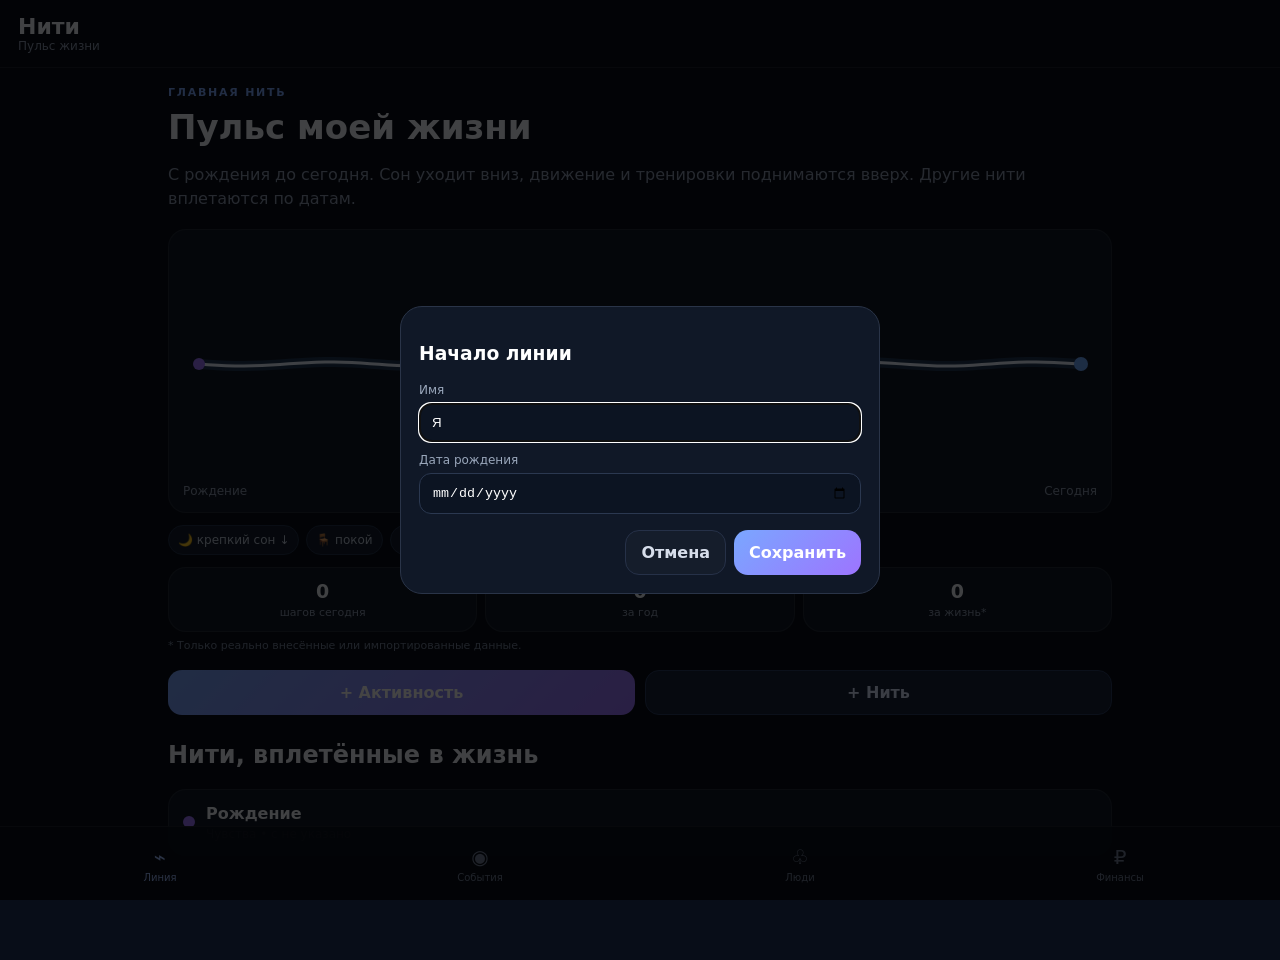
==== index.html @ 75ff79d9 "Add files via upload" ====
<!doctype html><html lang="ru"><head><meta charset="utf-8"><meta name="viewport" content="width=device-width,initial-scale=1,viewport-fit=cover"><meta name="theme-color" content="#0b1020"><title>Нити — Пульс жизни</title><link rel="manifest" href="manifest.webmanifest"><link rel="icon" href="icon.svg" type="image/svg+xml"><link rel="stylesheet" href="styles.css"></head><body><div id="app"><header class="topbar"><div><div class="brand">Нити</div><div class="subtitle">Пульс жизни</div></div><button id="installBtn" class="ghost" hidden>Установить</button></header><main><section id="home" class="screen active"><div class="hero"><div class="eyebrow">Главная нить</div><h1>Пульс моей жизни</h1><p>С рождения до сегодня. Сон уходит вниз, движение и тренировки поднимаются вверх. Другие нити вплетаются по датам.</p></div><div class="pulse-card"><canvas id="pulseCanvas"></canvas><div class="pulse-axis"><span id="birthLabel">Рождение</span><span>Сегодня</span></div></div><div class="legend"><span>🌙 крепкий сон ↓</span><span>🪑 покой</span><span>🚶 ходьба ↑</span><span>🏃 бег ↑↑</span><span>🏋️ тренировка ↑↑↑</span></div><div class="stats"><div class="stat"><b id="stepsToday">0</b><span>шагов сегодня</span></div><div class="stat"><b id="stepsYear">0</b><span>за год</span></div><div class="stat"><b id="stepsLife">0</b><span>за жизнь*</span></div></div><div class="hint">* Только реально внесённые или импортированные данные.</div><div class="actions"><button id="addActivityBtn" class="primary">+ Активность</button><button id="addThreadBtn" class="secondary">+ Нить</button></div><h2>Нити, вплетённые в жизнь</h2><div id="threadList" class="cards"></div></section><section id="events" class="screen"><div class="section-head"><h1>События</h1><button id="addEventBtn" class="primary small">+ Событие</button></div><div id="eventList" class="cards"></div></section><section id="people" class="screen"><div class="section-head"><h1>Люди</h1><button id="addPersonBtn" class="primary small">+ Человек</button></div><div id="peopleList" class="cards"></div></section><section id="finance" class="screen"><div class="section-head"><h1>Финансы</h1><button id="addMoneyBtn" class="primary small">+ Операция</button></div><div class="money-summary"><div class="stat"><b id="moneyBalance">0</b><span>баланс</span></div><div class="stat"><b id="moneyIncome">0</b><span>доходы</span></div><div class="stat"><b id="moneyExpense">0</b><span>расходы</span></div></div><div id="moneyList" class="cards"></div></section></main><nav class="bottom-nav"><button data-screen="home" class="active">⌁<span>Линия</span></button><button data-screen="events">◉<span>События</span></button><button data-screen="people">♧<span>Люди</span></button><button data-screen="finance">₽<span>Финансы</span></button></nav></div><dialog id="modal"><form method="dialog" id="modalForm"><h3 id="modalTitle"></h3><div id="modalFields"></div><div class="modal-actions"><button value="cancel" class="ghost">Отмена</button><button id="modalSave" value="default" class="primary">Сохранить</button></div></form></dialog><script src="app.js"></script></body></html>
---- styles.css ----
*{box-sizing:border-box}body{margin:0;background:#080d18;color:#f2f5fb;font-family:system-ui,-apple-system,Segoe UI,Roboto,sans-serif;padding-bottom:86px}.topbar{position:sticky;top:0;z-index:5;display:flex;justify-content:space-between;align-items:center;padding:14px 18px;background:#080d18e8;border-bottom:1px solid #ffffff12}.brand{font-size:22px;font-weight:800}.subtitle{font-size:12px;color:#8f9bb2}main{max-width:980px;margin:auto;padding:18px}.screen{display:none}.screen.active{display:block}.eyebrow{color:#7ea9ff;font-size:11px;font-weight:800;text-transform:uppercase;letter-spacing:.16em}.hero h1,.screen h1{font-size:34px;margin:8px 0}.hero p{color:#8f9bb2;line-height:1.5}.pulse-card,.card,.stat{background:#101827;border:1px solid #ffffff12;border-radius:18px}.pulse-card{padding:14px;margin-top:18px}#pulseCanvas{display:block;width:100%;height:240px}.pulse-axis{display:flex;justify-content:space-between;color:#8f9bb2;font-size:12px}.legend{display:flex;flex-wrap:wrap;gap:7px;margin:12px 0}.legend span{background:#121c2d;border:1px solid #22304a;padding:7px 9px;border-radius:999px;color:#bdc7d8;font-size:12px}.stats,.money-summary{display:grid;grid-template-columns:repeat(3,1fr);gap:8px}.stat{text-align:center;padding:12px}.stat b{display:block;font-size:19px}.stat span{display:block;color:#8f9bb2;font-size:11px;margin-top:4px}.hint{color:#748198;font-size:11px;margin-top:7px}.actions{display:grid;grid-template-columns:1fr 1fr;gap:10px;margin:18px 0 26px}button{font:inherit;border:0}.primary,.secondary,.ghost{border-radius:14px;padding:12px 15px;font-weight:700}.primary{background:linear-gradient(135deg,#7aa7ff,#9d74ff);color:white}.secondary{background:#152039;color:#dbe6ff;border:1px solid #2a3c60}.ghost{background:#151d2b;color:#d7deeb;border:1px solid #263148}.small{padding:9px 12px}.cards{display:grid;gap:10px}.card{padding:14px}.card-row{display:flex;align-items:center;gap:11px}.dot{width:12px;height:12px;border-radius:50%}.meta{color:#8f9bb2;font-size:12px;margin-top:4px}.empty{padding:24px;text-align:center;color:#8f9bb2;background:#101827;border-radius:18px}.section-head{display:flex;justify-content:space-between;align-items:center}.bottom-nav{position:fixed;left:0;right:0;bottom:0;height:74px;background:#090e19f2;border-top:1px solid #ffffff12;display:grid;grid-template-columns:repeat(4,1fr)}.bottom-nav button{background:none;color:#738099;display:flex;flex-direction:column;align-items:center;justify-content:center;gap:3px;font-size:20px}.bottom-nav button span{font-size:10px}.bottom-nav button.active{color:#9ebcff}dialog{width:min(92vw,480px);border:1px solid #2a3448;border-radius:22px;background:#101827;color:white;padding:18px}dialog::backdrop{background:#000b}.field{display:grid;gap:6px;margin:11px 0}.field label{font-size:12px;color:#9aa7bb}.field input,.field select,.field textarea{width:100%;background:#0c1422;border:1px solid #2b3850;border-radius:12px;color:white;padding:11px 12px}.modal-actions{display:flex;justify-content:flex-end;gap:8px;margin-top:16px}
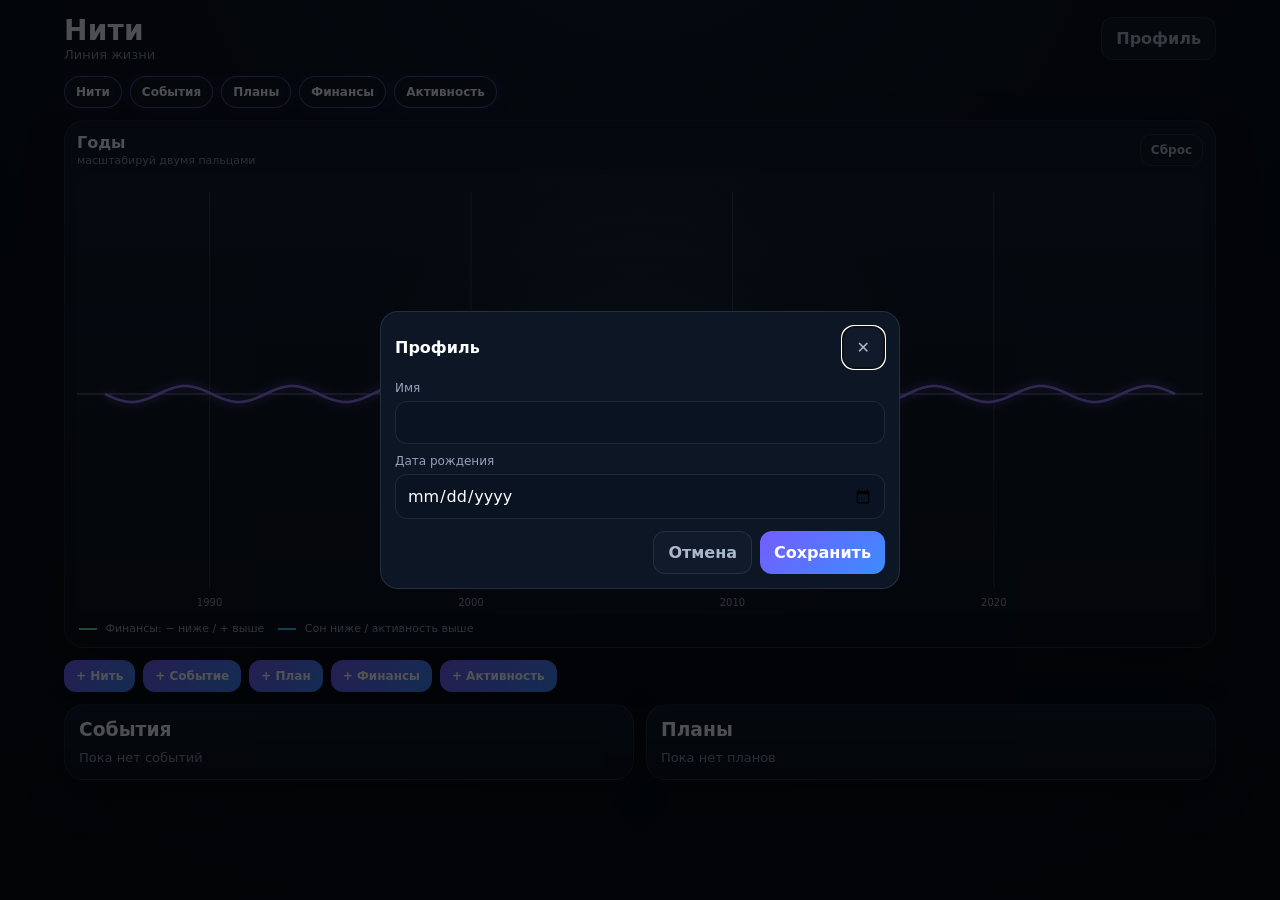
==== commit c8c5f18d: "Add files via upload" ====
--- a/index.html
+++ b/index.html
@@ -1 +1,82 @@
-<!doctype html><html lang="ru"><head><meta charset="utf-8"><meta name="viewport" content="width=device-width,initial-scale=1,viewport-fit=cover"><meta name="theme-color" content="#0b1020"><title>Нити — Пульс жизни</title><link rel="manifest" href="manifest.webmanifest"><link rel="icon" href="icon.svg" type="image/svg+xml"><link rel="stylesheet" href="styles.css"></head><body><div id="app"><header class="topbar"><div><div class="brand">Нити</div><div class="subtitle">Пульс жизни</div></div><button id="installBtn" class="ghost" hidden>Установить</button></header><main><section id="home" class="screen active"><div class="hero"><div class="eyebrow">Главная нить</div><h1>Пульс моей жизни</h1><p>С рождения до сегодня. Сон уходит вниз, движение и тренировки поднимаются вверх. Другие нити вплетаются по датам.</p></div><div class="pulse-card"><canvas id="pulseCanvas"></canvas><div class="pulse-axis"><span id="birthLabel">Рождение</span><span>Сегодня</span></div></div><div class="legend"><span>🌙 крепкий сон ↓</span><span>🪑 покой</span><span>🚶 ходьба ↑</span><span>🏃 бег ↑↑</span><span>🏋️ тренировка ↑↑↑</span></div><div class="stats"><div class="stat"><b id="stepsToday">0</b><span>шагов сегодня</span></div><div class="stat"><b id="stepsYear">0</b><span>за год</span></div><div class="stat"><b id="stepsLife">0</b><span>за жизнь*</span></div></div><div class="hint">* Только реально внесённые или импортированные данные.</div><div class="actions"><button id="addActivityBtn" class="primary">+ Активность</button><button id="addThreadBtn" class="secondary">+ Нить</button></div><h2>Нити, вплетённые в жизнь</h2><div id="threadList" class="cards"></div></section><section id="events" class="screen"><div class="section-head"><h1>События</h1><button id="addEventBtn" class="primary small">+ Событие</button></div><div id="eventList" class="cards"></div></section><section id="people" class="screen"><div class="section-head"><h1>Люди</h1><button id="addPersonBtn" class="primary small">+ Человек</button></div><div id="peopleList" class="cards"></div></section><section id="finance" class="screen"><div class="section-head"><h1>Финансы</h1><button id="addMoneyBtn" class="primary small">+ Операция</button></div><div class="money-summary"><div class="stat"><b id="moneyBalance">0</b><span>баланс</span></div><div class="stat"><b id="moneyIncome">0</b><span>доходы</span></div><div class="stat"><b id="moneyExpense">0</b><span>расходы</span></div></div><div id="moneyList" class="cards"></div></section></main><nav class="bottom-nav"><button data-screen="home" class="active">⌁<span>Линия</span></button><button data-screen="events">◉<span>События</span></button><button data-screen="people">♧<span>Люди</span></button><button data-screen="finance">₽<span>Финансы</span></button></nav></div><dialog id="modal"><form method="dialog" id="modalForm"><h3 id="modalTitle"></h3><div id="modalFields"></div><div class="modal-actions"><button value="cancel" class="ghost">Отмена</button><button id="modalSave" value="default" class="primary">Сохранить</button></div></form></dialog><script src="app.js"></script></body></html>+<!doctype html>
+<html lang="ru">
+<head>
+  <meta charset="utf-8" />
+  <meta name="viewport" content="width=device-width,initial-scale=1,viewport-fit=cover,user-scalable=no" />
+  <meta name="theme-color" content="#08101c" />
+  <title>Нити</title>
+  <link rel="stylesheet" href="styles.css" />
+</head>
+<body>
+  <main class="app">
+    <header class="topbar">
+      <div>
+        <div class="brand">Нити</div>
+        <div class="subtitle">Линия жизни</div>
+      </div>
+      <button id="profileBtn" class="ghost">Профиль</button>
+    </header>
+
+    <section class="filters" id="filters">
+      <button class="chip active" data-layer="threads">Нити</button>
+      <button class="chip active" data-layer="events">События</button>
+      <button class="chip active" data-layer="plans">Планы</button>
+      <button class="chip active" data-layer="finance">Финансы</button>
+      <button class="chip active" data-layer="activity">Активность</button>
+    </section>
+
+    <section class="timeline-card">
+      <div class="timeline-head">
+        <div>
+          <b id="scaleTitle">Вся жизнь</b>
+          <span id="scaleHint">масштабируй двумя пальцами</span>
+        </div>
+        <button id="resetView" class="ghost small">Сброс</button>
+      </div>
+      <div class="canvas-wrap" id="canvasWrap">
+        <canvas id="lifeCanvas"></canvas>
+        <div id="watermark" class="watermark"></div>
+      </div>
+      <div class="legend">
+        <span><i class="line finance"></i> Финансы: − ниже / + выше</span>
+        <span><i class="line activity"></i> Сон ниже / активность выше</span>
+      </div>
+    </section>
+
+    <section class="actions">
+      <button data-add="thread">+ Нить</button>
+      <button data-add="event">+ Событие</button>
+      <button data-add="plan">+ План</button>
+      <button data-add="finance">+ Финансы</button>
+      <button data-add="activity">+ Активность</button>
+    </section>
+
+    <section class="panel-grid">
+      <div class="panel">
+        <h3>События</h3>
+        <div id="eventsList" class="list empty">Пока нет событий</div>
+      </div>
+      <div class="panel">
+        <h3>Планы</h3>
+        <div id="plansList" class="list empty">Пока нет планов</div>
+      </div>
+    </section>
+  </main>
+
+  <dialog id="modal">
+    <form method="dialog" id="modalForm">
+      <div class="modal-head">
+        <b id="modalTitle">Добавить</b>
+        <button value="cancel" class="ghost">✕</button>
+      </div>
+      <div id="modalFields"></div>
+      <menu>
+        <button value="cancel" class="ghost">Отмена</button>
+        <button value="default" id="saveModal">Сохранить</button>
+      </menu>
+    </form>
+  </dialog>
+
+  <script src="app.js"></script>
+</body>
+</html>
--- a/styles.css
+++ b/styles.css
@@ -1 +1,55 @@
-*{box-sizing:border-box}body{margin:0;background:#080d18;color:#f2f5fb;font-family:system-ui,-apple-system,Segoe UI,Roboto,sans-serif;padding-bottom:86px}.topbar{position:sticky;top:0;z-index:5;display:flex;justify-content:space-between;align-items:center;padding:14px 18px;background:#080d18e8;border-bottom:1px solid #ffffff12}.brand{font-size:22px;font-weight:800}.subtitle{font-size:12px;color:#8f9bb2}main{max-width:980px;margin:auto;padding:18px}.screen{display:none}.screen.active{display:block}.eyebrow{color:#7ea9ff;font-size:11px;font-weight:800;text-transform:uppercase;letter-spacing:.16em}.hero h1,.screen h1{font-size:34px;margin:8px 0}.hero p{color:#8f9bb2;line-height:1.5}.pulse-card,.card,.stat{background:#101827;border:1px solid #ffffff12;border-radius:18px}.pulse-card{padding:14px;margin-top:18px}#pulseCanvas{display:block;width:100%;height:240px}.pulse-axis{display:flex;justify-content:space-between;color:#8f9bb2;font-size:12px}.legend{display:flex;flex-wrap:wrap;gap:7px;margin:12px 0}.legend span{background:#121c2d;border:1px solid #22304a;padding:7px 9px;border-radius:999px;color:#bdc7d8;font-size:12px}.stats,.money-summary{display:grid;grid-template-columns:repeat(3,1fr);gap:8px}.stat{text-align:center;padding:12px}.stat b{display:block;font-size:19px}.stat span{display:block;color:#8f9bb2;font-size:11px;margin-top:4px}.hint{color:#748198;font-size:11px;margin-top:7px}.actions{display:grid;grid-template-columns:1fr 1fr;gap:10px;margin:18px 0 26px}button{font:inherit;border:0}.primary,.secondary,.ghost{border-radius:14px;padding:12px 15px;font-weight:700}.primary{background:linear-gradient(135deg,#7aa7ff,#9d74ff);color:white}.secondary{background:#152039;color:#dbe6ff;border:1px solid #2a3c60}.ghost{background:#151d2b;color:#d7deeb;border:1px solid #263148}.small{padding:9px 12px}.cards{display:grid;gap:10px}.card{padding:14px}.card-row{display:flex;align-items:center;gap:11px}.dot{width:12px;height:12px;border-radius:50%}.meta{color:#8f9bb2;font-size:12px;margin-top:4px}.empty{padding:24px;text-align:center;color:#8f9bb2;background:#101827;border-radius:18px}.section-head{display:flex;justify-content:space-between;align-items:center}.bottom-nav{position:fixed;left:0;right:0;bottom:0;height:74px;background:#090e19f2;border-top:1px solid #ffffff12;display:grid;grid-template-columns:repeat(4,1fr)}.bottom-nav button{background:none;color:#738099;display:flex;flex-direction:column;align-items:center;justify-content:center;gap:3px;font-size:20px}.bottom-nav button span{font-size:10px}.bottom-nav button.active{color:#9ebcff}dialog{width:min(92vw,480px);border:1px solid #2a3448;border-radius:22px;background:#101827;color:white;padding:18px}dialog::backdrop{background:#000b}.field{display:grid;gap:6px;margin:11px 0}.field label{font-size:12px;color:#9aa7bb}.field input,.field select,.field textarea{width:100%;background:#0c1422;border:1px solid #2b3850;border-radius:12px;color:white;padding:11px 12px}.modal-actions{display:flex;justify-content:flex-end;gap:8px;margin-top:16px}+*{box-sizing:border-box}
+:root{
+  --bg:#07101b;--card:#0d1726;--card2:#111d30;--text:#eef4ff;--muted:#8090aa;
+  --accent:#8b72ff;--cyan:#38c7ff;--green:#61e3a6;--red:#ff6d7d;--grid:rgba(180,205,255,.11)
+}
+html,body{margin:0;background:radial-gradient(circle at 50% -20%,#14223b 0,#08111e 38%,#050b13 100%);color:var(--text);font-family:system-ui,-apple-system,Segoe UI,sans-serif}
+body{min-height:100vh}
+button,input,select,textarea{font:inherit}
+button{border:0;border-radius:12px;padding:11px 14px;background:linear-gradient(135deg,#745dff,#3c8cff);color:#fff;font-weight:750}
+button:active{transform:scale(.98)}
+.app{max-width:1180px;margin:auto;padding:14px 14px 40px}
+.topbar{display:flex;justify-content:space-between;align-items:center;margin-bottom:12px}
+.brand{font-size:28px;font-weight:900;letter-spacing:.2px}
+.subtitle{color:var(--muted);font-size:13px}
+.ghost{background:#101a2a;border:1px solid rgba(255,255,255,.09);color:#aab8cc}
+.small{padding:8px 10px;font-size:12px}
+.filters{display:flex;gap:8px;overflow:auto;padding:2px 0 12px;scrollbar-width:none}
+.filters::-webkit-scrollbar{display:none}
+.chip{flex:0 0 auto;background:#0b1524;border:1px solid rgba(255,255,255,.07);color:#72829c;padding:8px 11px;border-radius:999px;font-size:12px}
+.chip.active{color:#eef4ff;border-color:rgba(139,114,255,.55);box-shadow:0 0 18px rgba(139,114,255,.13)}
+.timeline-card,.panel{background:linear-gradient(180deg,rgba(17,29,48,.96),rgba(8,16,28,.96));border:1px solid rgba(255,255,255,.07);border-radius:20px;box-shadow:0 16px 40px rgba(0,0,0,.25)}
+.timeline-card{padding:12px}
+.timeline-head{display:flex;justify-content:space-between;align-items:center;margin-bottom:7px}
+.timeline-head b{display:block}
+.timeline-head span{display:block;color:var(--muted);font-size:11px;margin-top:2px}
+.canvas-wrap{height:440px;position:relative;overflow:hidden;border-radius:16px;background:
+ linear-gradient(rgba(255,255,255,.015),rgba(255,255,255,.015)),
+ radial-gradient(circle at 50% 50%,rgba(73,104,190,.13),transparent 48%);
+ touch-action:none}
+canvas{width:100%;height:100%;display:block}
+.watermark{position:absolute;inset:0;display:grid;place-items:center;pointer-events:none;font-size:72px;font-weight:900;color:rgba(180,205,255,.04)}
+.legend{display:flex;flex-wrap:wrap;gap:14px;color:#8ea0ba;font-size:11px;padding:8px 2px 0}
+.line{display:inline-block;width:18px;height:2px;vertical-align:middle;margin-right:5px}
+.line.finance{background:var(--green)}
+.line.activity{background:var(--cyan)}
+.actions{display:flex;gap:8px;overflow:auto;padding:12px 0;scrollbar-width:none}
+.actions::-webkit-scrollbar{display:none}
+.actions button{flex:0 0 auto;font-size:12px;padding:9px 12px}
+.panel-grid{display:grid;grid-template-columns:1fr 1fr;gap:12px}
+.panel{padding:14px}
+.panel h3{margin:0 0 10px}
+.list{display:grid;gap:8px}
+.empty{color:var(--muted);font-size:13px}
+.item{padding:10px;border:1px solid rgba(255,255,255,.06);border-radius:12px;background:#0a1422}
+.item .meta{font-size:11px;color:var(--muted);margin-top:4px}
+dialog{width:min(92vw,520px);border:1px solid rgba(255,255,255,.1);border-radius:18px;background:#0c1625;color:#fff;padding:0}
+dialog::backdrop{background:rgba(0,0,0,.68)}
+#modalForm{padding:14px}
+.modal-head{display:flex;justify-content:space-between;align-items:center;margin-bottom:12px}
+#modalFields{display:grid;gap:10px}
+.field{display:grid;gap:6px}
+.field label{font-size:12px;color:#93a2ba}
+.field input,.field select,.field textarea{width:100%;background:#091321;border:1px solid rgba(255,255,255,.09);color:#fff;border-radius:12px;padding:11px}
+menu{display:flex;justify-content:flex-end;gap:8px;padding:12px 0 0;margin:0}
+@media(max-width:760px){.canvas-wrap{height:58vh;min-height:390px}.panel-grid{grid-template-columns:1fr}.brand{font-size:24px}}
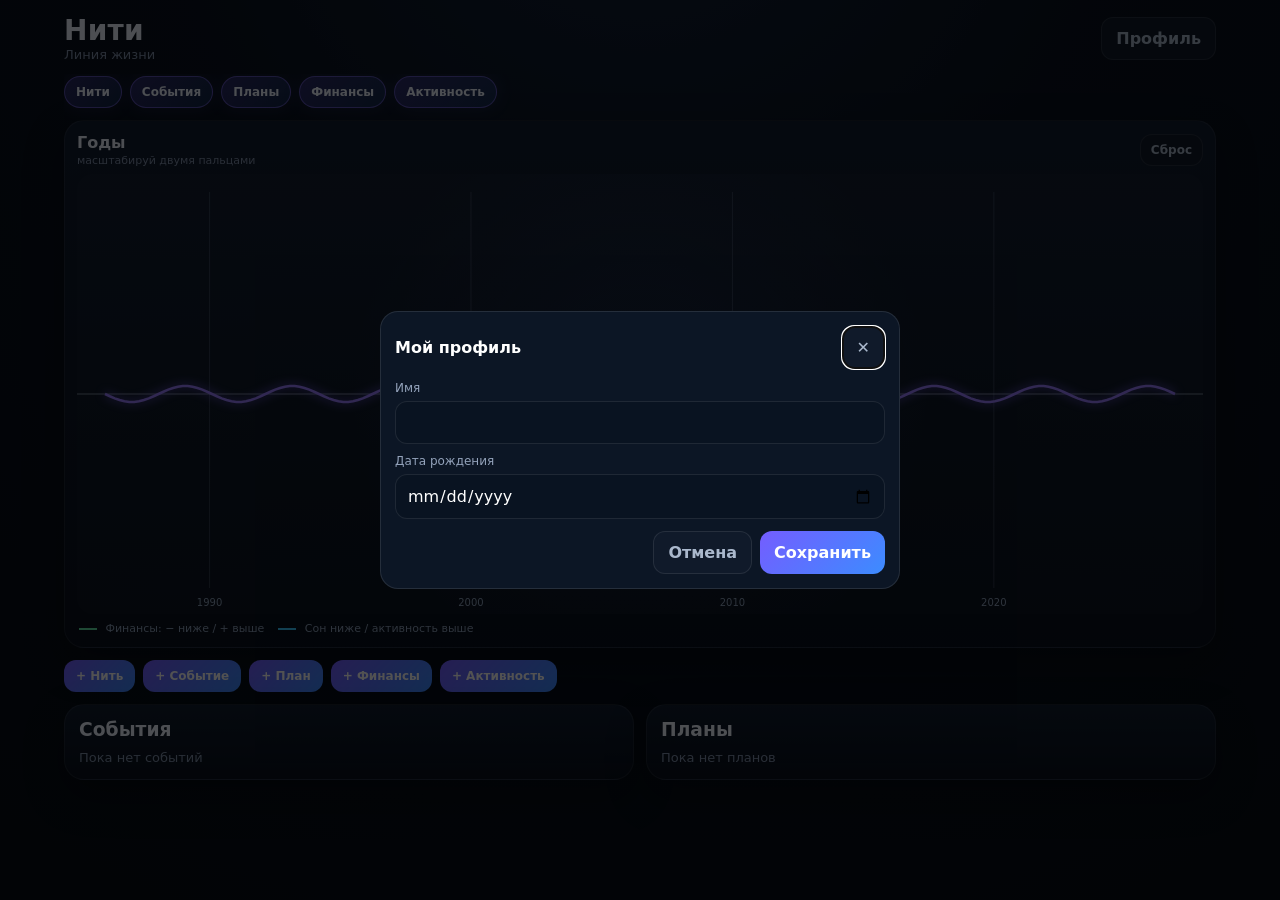
==== commit e9f8ce7e: "Add files via upload" ====
--- a/index.html
+++ b/index.html
@@ -4,6 +4,8 @@
   <meta charset="utf-8" />
   <meta name="viewport" content="width=device-width,initial-scale=1,viewport-fit=cover,user-scalable=no" />
   <meta name="theme-color" content="#08101c" />
+  <meta name="description" content="Нити — живая линия всей жизни" />
+  <link rel="manifest" href="manifest.webmanifest" />
   <title>Нити</title>
   <link rel="stylesheet" href="styles.css" />
 </head>
@@ -80,3 +82,4 @@
   <script src="app.js"></script>
 </body>
 </html>
+
--- a/styles.css
+++ b/styles.css
@@ -53,3 +53,21 @@
 .field input,.field select,.field textarea{width:100%;background:#091321;border:1px solid rgba(255,255,255,.09);color:#fff;border-radius:12px;padding:11px}
 menu{display:flex;justify-content:flex-end;gap:8px;padding:12px 0 0;margin:0}
 @media(max-width:760px){.canvas-wrap{height:58vh;min-height:390px}.panel-grid{grid-template-columns:1fr}.brand{font-size:24px}}
+
+.actions button,.chip,#saveModal{
+  background:linear-gradient(135deg,#745dff,#3c8cff)!important;
+  color:#fff!important;
+  border:0!important;
+}
+.chip{
+  background:#0b1524!important;
+  border:1px solid rgba(255,255,255,.07)!important;
+  color:#72829c!important;
+}
+.chip.active{
+  color:#eef4ff!important;
+  border-color:rgba(139,114,255,.55)!important;
+  background:linear-gradient(135deg,rgba(116,93,255,.32),rgba(60,140,255,.18))!important;
+}
+.canvas-wrap{min-height:420px}
+
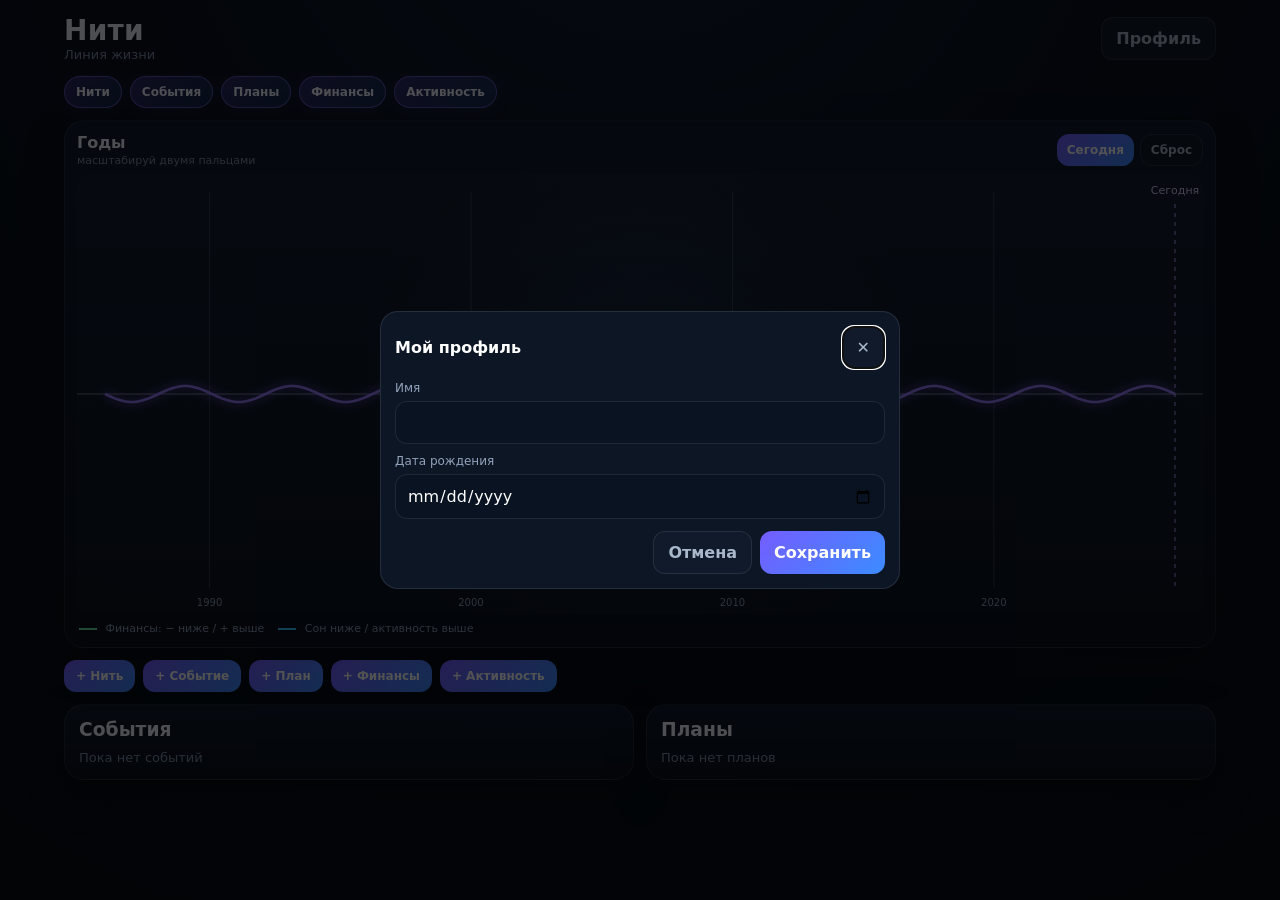
==== commit 524f30f5: "Add Today timeline navigation and refresh PWA cache" ====
--- a/index.html
+++ b/index.html
@@ -1,85 +1,88 @@
-<!doctype html>
-<html lang="ru">
-<head>
-  <meta charset="utf-8" />
-  <meta name="viewport" content="width=device-width,initial-scale=1,viewport-fit=cover,user-scalable=no" />
-  <meta name="theme-color" content="#08101c" />
-  <meta name="description" content="Нити — живая линия всей жизни" />
-  <link rel="manifest" href="manifest.webmanifest" />
-  <title>Нити</title>
-  <link rel="stylesheet" href="styles.css" />
-</head>
-<body>
-  <main class="app">
-    <header class="topbar">
-      <div>
-        <div class="brand">Нити</div>
-        <div class="subtitle">Линия жизни</div>
-      </div>
-      <button id="profileBtn" class="ghost">Профиль</button>
-    </header>
-
-    <section class="filters" id="filters">
-      <button class="chip active" data-layer="threads">Нити</button>
-      <button class="chip active" data-layer="events">События</button>
-      <button class="chip active" data-layer="plans">Планы</button>
-      <button class="chip active" data-layer="finance">Финансы</button>
-      <button class="chip active" data-layer="activity">Активность</button>
-    </section>
-
-    <section class="timeline-card">
-      <div class="timeline-head">
-        <div>
-          <b id="scaleTitle">Вся жизнь</b>
-          <span id="scaleHint">масштабируй двумя пальцами</span>
+<!doctype html>
+<html lang="ru">
+<head>
+  <meta charset="utf-8" />
+  <meta name="viewport" content="width=device-width,initial-scale=1,viewport-fit=cover,user-scalable=no" />
+  <meta name="theme-color" content="#08101c" />
+  <meta name="description" content="Нити — живая линия всей жизни" />
+  <link rel="manifest" href="manifest.webmanifest" />
+  <title>Нити</title>
+  <link rel="stylesheet" href="styles.css" />
+</head>
+<body>
+  <main class="app">
+    <header class="topbar">
+      <div>
+        <div class="brand">Нити</div>
+        <div class="subtitle">Линия жизни</div>
+      </div>
+      <button id="profileBtn" class="ghost">Профиль</button>
+    </header>
+
+    <section class="filters" id="filters">
+      <button class="chip active" data-layer="threads">Нити</button>
+      <button class="chip active" data-layer="events">События</button>
+      <button class="chip active" data-layer="plans">Планы</button>
+      <button class="chip active" data-layer="finance">Финансы</button>
+      <button class="chip active" data-layer="activity">Активность</button>
+    </section>
+
+    <section class="timeline-card">
+      <div class="timeline-head">
+        <div>
+          <b id="scaleTitle">Вся жизнь</b>
+          <span id="scaleHint">масштабируй двумя пальцами</span>
+        </div>
+        <div class="timeline-controls">
+          <button id="todayView" class="small" title="Перейти к текущему моменту, сохранив масштаб">Сегодня</button>
+          <button id="resetView" class="ghost small">Сброс</button>
         </div>
-        <button id="resetView" class="ghost small">Сброс</button>
-      </div>
-      <div class="canvas-wrap" id="canvasWrap">
-        <canvas id="lifeCanvas"></canvas>
-        <div id="watermark" class="watermark"></div>
-      </div>
-      <div class="legend">
-        <span><i class="line finance"></i> Финансы: − ниже / + выше</span>
-        <span><i class="line activity"></i> Сон ниже / активность выше</span>
-      </div>
-    </section>
-
-    <section class="actions">
-      <button data-add="thread">+ Нить</button>
-      <button data-add="event">+ Событие</button>
-      <button data-add="plan">+ План</button>
-      <button data-add="finance">+ Финансы</button>
-      <button data-add="activity">+ Активность</button>
-    </section>
-
-    <section class="panel-grid">
-      <div class="panel">
-        <h3>События</h3>
-        <div id="eventsList" class="list empty">Пока нет событий</div>
-      </div>
-      <div class="panel">
-        <h3>Планы</h3>
-        <div id="plansList" class="list empty">Пока нет планов</div>
-      </div>
-    </section>
-  </main>
-
-  <dialog id="modal">
-    <form method="dialog" id="modalForm">
-      <div class="modal-head">
-        <b id="modalTitle">Добавить</b>
-        <button value="cancel" class="ghost">✕</button>
-      </div>
-      <div id="modalFields"></div>
-      <menu>
-        <button value="cancel" class="ghost">Отмена</button>
-        <button value="default" id="saveModal">Сохранить</button>
-      </menu>
-    </form>
-  </dialog>
-
-  <script src="app.js"></script>
-</body>
-</html>
-
+      </div>
+      <div class="canvas-wrap" id="canvasWrap">
+        <canvas id="lifeCanvas"></canvas>
+        <div id="watermark" class="watermark"></div>
+      </div>
+      <div class="legend">
+        <span><i class="line finance"></i> Финансы: − ниже / + выше</span>
+        <span><i class="line activity"></i> Сон ниже / активность выше</span>
+      </div>
+    </section>
+
+    <section class="actions">
+      <button data-add="thread">+ Нить</button>
+      <button data-add="event">+ Событие</button>
+      <button data-add="plan">+ План</button>
+      <button data-add="finance">+ Финансы</button>
+      <button data-add="activity">+ Активность</button>
+    </section>
+
+    <section class="panel-grid">
+      <div class="panel">
+        <h3>События</h3>
+        <div id="eventsList" class="list empty">Пока нет событий</div>
+      </div>
+      <div class="panel">
+        <h3>Планы</h3>
+        <div id="plansList" class="list empty">Пока нет планов</div>
+      </div>
+    </section>
+  </main>
+
+  <dialog id="modal">
+    <form method="dialog" id="modalForm">
+      <div class="modal-head">
+        <b id="modalTitle">Добавить</b>
+        <button value="cancel" class="ghost">✕</button>
+      </div>
+      <div id="modalFields"></div>
+      <menu>
+        <button value="cancel" class="ghost">Отмена</button>
+        <button value="default" id="saveModal">Сохранить</button>
+      </menu>
+    </form>
+  </dialog>
+
+  <script src="app.js"></script>
+</body>
+</html>
+
--- a/styles.css
+++ b/styles.css
@@ -1,73 +1,74 @@
-*{box-sizing:border-box}
-:root{
-  --bg:#07101b;--card:#0d1726;--card2:#111d30;--text:#eef4ff;--muted:#8090aa;
-  --accent:#8b72ff;--cyan:#38c7ff;--green:#61e3a6;--red:#ff6d7d;--grid:rgba(180,205,255,.11)
-}
-html,body{margin:0;background:radial-gradient(circle at 50% -20%,#14223b 0,#08111e 38%,#050b13 100%);color:var(--text);font-family:system-ui,-apple-system,Segoe UI,sans-serif}
-body{min-height:100vh}
-button,input,select,textarea{font:inherit}
-button{border:0;border-radius:12px;padding:11px 14px;background:linear-gradient(135deg,#745dff,#3c8cff);color:#fff;font-weight:750}
-button:active{transform:scale(.98)}
-.app{max-width:1180px;margin:auto;padding:14px 14px 40px}
-.topbar{display:flex;justify-content:space-between;align-items:center;margin-bottom:12px}
-.brand{font-size:28px;font-weight:900;letter-spacing:.2px}
-.subtitle{color:var(--muted);font-size:13px}
-.ghost{background:#101a2a;border:1px solid rgba(255,255,255,.09);color:#aab8cc}
-.small{padding:8px 10px;font-size:12px}
-.filters{display:flex;gap:8px;overflow:auto;padding:2px 0 12px;scrollbar-width:none}
-.filters::-webkit-scrollbar{display:none}
-.chip{flex:0 0 auto;background:#0b1524;border:1px solid rgba(255,255,255,.07);color:#72829c;padding:8px 11px;border-radius:999px;font-size:12px}
-.chip.active{color:#eef4ff;border-color:rgba(139,114,255,.55);box-shadow:0 0 18px rgba(139,114,255,.13)}
-.timeline-card,.panel{background:linear-gradient(180deg,rgba(17,29,48,.96),rgba(8,16,28,.96));border:1px solid rgba(255,255,255,.07);border-radius:20px;box-shadow:0 16px 40px rgba(0,0,0,.25)}
-.timeline-card{padding:12px}
-.timeline-head{display:flex;justify-content:space-between;align-items:center;margin-bottom:7px}
-.timeline-head b{display:block}
-.timeline-head span{display:block;color:var(--muted);font-size:11px;margin-top:2px}
-.canvas-wrap{height:440px;position:relative;overflow:hidden;border-radius:16px;background:
- linear-gradient(rgba(255,255,255,.015),rgba(255,255,255,.015)),
- radial-gradient(circle at 50% 50%,rgba(73,104,190,.13),transparent 48%);
- touch-action:none}
-canvas{width:100%;height:100%;display:block}
-.watermark{position:absolute;inset:0;display:grid;place-items:center;pointer-events:none;font-size:72px;font-weight:900;color:rgba(180,205,255,.04)}
-.legend{display:flex;flex-wrap:wrap;gap:14px;color:#8ea0ba;font-size:11px;padding:8px 2px 0}
-.line{display:inline-block;width:18px;height:2px;vertical-align:middle;margin-right:5px}
-.line.finance{background:var(--green)}
-.line.activity{background:var(--cyan)}
-.actions{display:flex;gap:8px;overflow:auto;padding:12px 0;scrollbar-width:none}
-.actions::-webkit-scrollbar{display:none}
-.actions button{flex:0 0 auto;font-size:12px;padding:9px 12px}
-.panel-grid{display:grid;grid-template-columns:1fr 1fr;gap:12px}
-.panel{padding:14px}
-.panel h3{margin:0 0 10px}
-.list{display:grid;gap:8px}
-.empty{color:var(--muted);font-size:13px}
-.item{padding:10px;border:1px solid rgba(255,255,255,.06);border-radius:12px;background:#0a1422}
-.item .meta{font-size:11px;color:var(--muted);margin-top:4px}
-dialog{width:min(92vw,520px);border:1px solid rgba(255,255,255,.1);border-radius:18px;background:#0c1625;color:#fff;padding:0}
-dialog::backdrop{background:rgba(0,0,0,.68)}
-#modalForm{padding:14px}
-.modal-head{display:flex;justify-content:space-between;align-items:center;margin-bottom:12px}
-#modalFields{display:grid;gap:10px}
-.field{display:grid;gap:6px}
-.field label{font-size:12px;color:#93a2ba}
-.field input,.field select,.field textarea{width:100%;background:#091321;border:1px solid rgba(255,255,255,.09);color:#fff;border-radius:12px;padding:11px}
-menu{display:flex;justify-content:flex-end;gap:8px;padding:12px 0 0;margin:0}
-@media(max-width:760px){.canvas-wrap{height:58vh;min-height:390px}.panel-grid{grid-template-columns:1fr}.brand{font-size:24px}}
-
-.actions button,.chip,#saveModal{
-  background:linear-gradient(135deg,#745dff,#3c8cff)!important;
-  color:#fff!important;
-  border:0!important;
-}
-.chip{
-  background:#0b1524!important;
-  border:1px solid rgba(255,255,255,.07)!important;
-  color:#72829c!important;
-}
-.chip.active{
-  color:#eef4ff!important;
-  border-color:rgba(139,114,255,.55)!important;
-  background:linear-gradient(135deg,rgba(116,93,255,.32),rgba(60,140,255,.18))!important;
-}
-.canvas-wrap{min-height:420px}
-
+*{box-sizing:border-box}
+:root{
+  --bg:#07101b;--card:#0d1726;--card2:#111d30;--text:#eef4ff;--muted:#8090aa;
+  --accent:#8b72ff;--cyan:#38c7ff;--green:#61e3a6;--red:#ff6d7d;--grid:rgba(180,205,255,.11)
+}
+html,body{margin:0;background:radial-gradient(circle at 50% -20%,#14223b 0,#08111e 38%,#050b13 100%);color:var(--text);font-family:system-ui,-apple-system,Segoe UI,sans-serif}
+body{min-height:100vh}
+button,input,select,textarea{font:inherit}
+button{border:0;border-radius:12px;padding:11px 14px;background:linear-gradient(135deg,#745dff,#3c8cff);color:#fff;font-weight:750}
+button:active{transform:scale(.98)}
+.app{max-width:1180px;margin:auto;padding:14px 14px 40px}
+.topbar{display:flex;justify-content:space-between;align-items:center;margin-bottom:12px}
+.brand{font-size:28px;font-weight:900;letter-spacing:.2px}
+.subtitle{color:var(--muted);font-size:13px}
+.ghost{background:#101a2a;border:1px solid rgba(255,255,255,.09);color:#aab8cc}
+.small{padding:8px 10px;font-size:12px}
+.filters{display:flex;gap:8px;overflow:auto;padding:2px 0 12px;scrollbar-width:none}
+.filters::-webkit-scrollbar{display:none}
+.chip{flex:0 0 auto;background:#0b1524;border:1px solid rgba(255,255,255,.07);color:#72829c;padding:8px 11px;border-radius:999px;font-size:12px}
+.chip.active{color:#eef4ff;border-color:rgba(139,114,255,.55);box-shadow:0 0 18px rgba(139,114,255,.13)}
+.timeline-card,.panel{background:linear-gradient(180deg,rgba(17,29,48,.96),rgba(8,16,28,.96));border:1px solid rgba(255,255,255,.07);border-radius:20px;box-shadow:0 16px 40px rgba(0,0,0,.25)}
+.timeline-card{padding:12px}
+.timeline-head{display:flex;flex-wrap:wrap;gap:10px;justify-content:space-between;align-items:center;margin-bottom:7px}
+.timeline-controls{display:flex;gap:6px;flex-shrink:0}
+.timeline-head b{display:block}
+.timeline-head span{display:block;color:var(--muted);font-size:11px;margin-top:2px}
+.canvas-wrap{height:440px;position:relative;overflow:hidden;border-radius:16px;background:
+ linear-gradient(rgba(255,255,255,.015),rgba(255,255,255,.015)),
+ radial-gradient(circle at 50% 50%,rgba(73,104,190,.13),transparent 48%);
+ touch-action:none}
+canvas{width:100%;height:100%;display:block}
+.watermark{position:absolute;inset:0;display:grid;place-items:center;pointer-events:none;font-size:72px;font-weight:900;color:rgba(180,205,255,.04)}
+.legend{display:flex;flex-wrap:wrap;gap:14px;color:#8ea0ba;font-size:11px;padding:8px 2px 0}
+.line{display:inline-block;width:18px;height:2px;vertical-align:middle;margin-right:5px}
+.line.finance{background:var(--green)}
+.line.activity{background:var(--cyan)}
+.actions{display:flex;gap:8px;overflow:auto;padding:12px 0;scrollbar-width:none}
+.actions::-webkit-scrollbar{display:none}
+.actions button{flex:0 0 auto;font-size:12px;padding:9px 12px}
+.panel-grid{display:grid;grid-template-columns:1fr 1fr;gap:12px}
+.panel{padding:14px}
+.panel h3{margin:0 0 10px}
+.list{display:grid;gap:8px}
+.empty{color:var(--muted);font-size:13px}
+.item{padding:10px;border:1px solid rgba(255,255,255,.06);border-radius:12px;background:#0a1422}
+.item .meta{font-size:11px;color:var(--muted);margin-top:4px}
+dialog{width:min(92vw,520px);border:1px solid rgba(255,255,255,.1);border-radius:18px;background:#0c1625;color:#fff;padding:0}
+dialog::backdrop{background:rgba(0,0,0,.68)}
+#modalForm{padding:14px}
+.modal-head{display:flex;justify-content:space-between;align-items:center;margin-bottom:12px}
+#modalFields{display:grid;gap:10px}
+.field{display:grid;gap:6px}
+.field label{font-size:12px;color:#93a2ba}
+.field input,.field select,.field textarea{width:100%;background:#091321;border:1px solid rgba(255,255,255,.09);color:#fff;border-radius:12px;padding:11px}
+menu{display:flex;justify-content:flex-end;gap:8px;padding:12px 0 0;margin:0}
+@media(max-width:760px){.canvas-wrap{height:58vh;min-height:390px}.panel-grid{grid-template-columns:1fr}.brand{font-size:24px}}
+
+.actions button,.chip,#saveModal{
+  background:linear-gradient(135deg,#745dff,#3c8cff)!important;
+  color:#fff!important;
+  border:0!important;
+}
+.chip{
+  background:#0b1524!important;
+  border:1px solid rgba(255,255,255,.07)!important;
+  color:#72829c!important;
+}
+.chip.active{
+  color:#eef4ff!important;
+  border-color:rgba(139,114,255,.55)!important;
+  background:linear-gradient(135deg,rgba(116,93,255,.32),rgba(60,140,255,.18))!important;
+}
+.canvas-wrap{min-height:420px}
+
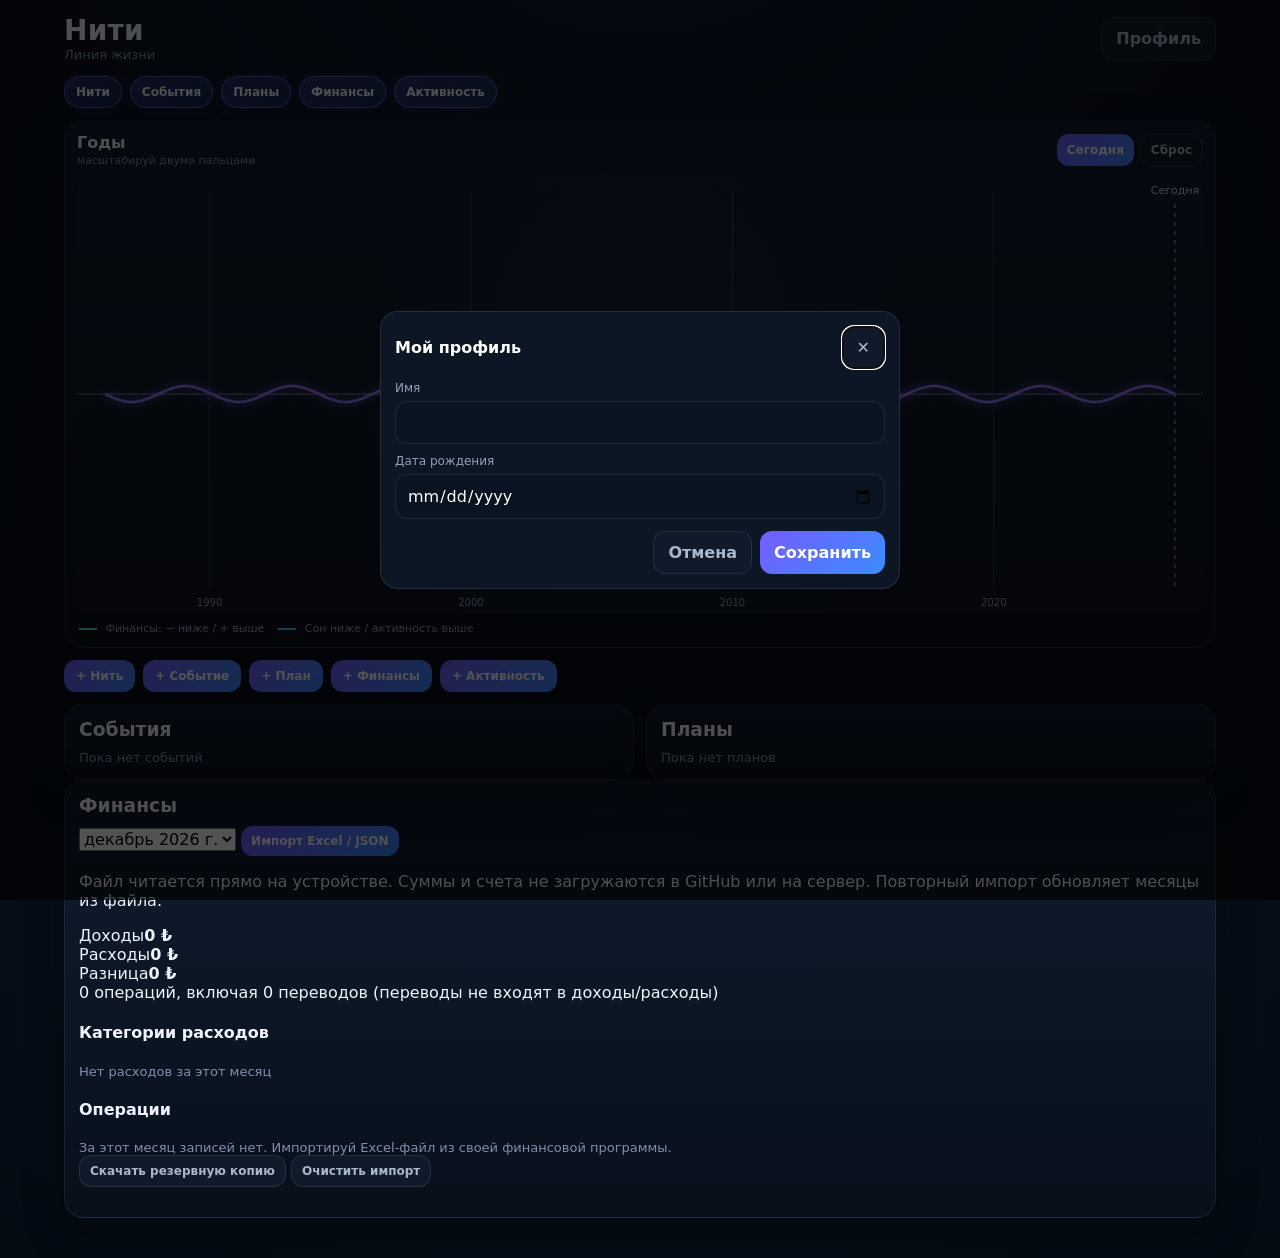
==== commit 26e639ed: "Show monthly finance report and refresh PWA cache" ====
--- a/index.html
+++ b/index.html
@@ -1,88 +1,116 @@
-<!doctype html>
-<html lang="ru">
-<head>
-  <meta charset="utf-8" />
-  <meta name="viewport" content="width=device-width,initial-scale=1,viewport-fit=cover,user-scalable=no" />
-  <meta name="theme-color" content="#08101c" />
-  <meta name="description" content="Нити — живая линия всей жизни" />
-  <link rel="manifest" href="manifest.webmanifest" />
-  <title>Нити</title>
-  <link rel="stylesheet" href="styles.css" />
-</head>
-<body>
-  <main class="app">
-    <header class="topbar">
-      <div>
-        <div class="brand">Нити</div>
-        <div class="subtitle">Линия жизни</div>
-      </div>
-      <button id="profileBtn" class="ghost">Профиль</button>
-    </header>
-
-    <section class="filters" id="filters">
-      <button class="chip active" data-layer="threads">Нити</button>
-      <button class="chip active" data-layer="events">События</button>
-      <button class="chip active" data-layer="plans">Планы</button>
-      <button class="chip active" data-layer="finance">Финансы</button>
-      <button class="chip active" data-layer="activity">Активность</button>
-    </section>
-
-    <section class="timeline-card">
-      <div class="timeline-head">
-        <div>
-          <b id="scaleTitle">Вся жизнь</b>
-          <span id="scaleHint">масштабируй двумя пальцами</span>
-        </div>
+<!doctype html>
+<html lang="ru">
+<head>
+  <meta charset="utf-8" />
+  <meta name="viewport" content="width=device-width,initial-scale=1,viewport-fit=cover,user-scalable=no" />
+  <meta name="theme-color" content="#08101c" />
+  <meta name="description" content="Нити — живая линия всей жизни" />
+  <link rel="manifest" href="manifest.webmanifest" />
+  <title>Нити</title>
+  <link rel="stylesheet" href="styles.css?v=4" />
+</head>
+<body>
+  <main class="app">
+    <header class="topbar">
+      <div>
+        <div class="brand">Нити</div>
+        <div class="subtitle">Линия жизни</div>
+      </div>
+      <button id="profileBtn" class="ghost">Профиль</button>
+    </header>
+
+    <section class="filters" id="filters">
+      <button class="chip active" data-layer="threads">Нити</button>
+      <button class="chip active" data-layer="events">События</button>
+      <button class="chip active" data-layer="plans">Планы</button>
+      <button class="chip active" data-layer="finance">Финансы</button>
+      <button class="chip active" data-layer="activity">Активность</button>
+    </section>
+
+    <section class="timeline-card">
+      <div class="timeline-head">
+        <div>
+          <b id="scaleTitle">Вся жизнь</b>
+          <span id="scaleHint">масштабируй двумя пальцами</span>
+        </div>
         <div class="timeline-controls">
           <button id="todayView" class="small" title="Перейти к текущему моменту, сохранив масштаб">Сегодня</button>
           <button id="resetView" class="ghost small">Сброс</button>
         </div>
-      </div>
-      <div class="canvas-wrap" id="canvasWrap">
-        <canvas id="lifeCanvas"></canvas>
-        <div id="watermark" class="watermark"></div>
-      </div>
-      <div class="legend">
-        <span><i class="line finance"></i> Финансы: − ниже / + выше</span>
-        <span><i class="line activity"></i> Сон ниже / активность выше</span>
-      </div>
-    </section>
-
-    <section class="actions">
-      <button data-add="thread">+ Нить</button>
-      <button data-add="event">+ Событие</button>
-      <button data-add="plan">+ План</button>
-      <button data-add="finance">+ Финансы</button>
-      <button data-add="activity">+ Активность</button>
-    </section>
-
-    <section class="panel-grid">
-      <div class="panel">
-        <h3>События</h3>
-        <div id="eventsList" class="list empty">Пока нет событий</div>
-      </div>
-      <div class="panel">
-        <h3>Планы</h3>
-        <div id="plansList" class="list empty">Пока нет планов</div>
-      </div>
-    </section>
-  </main>
-
-  <dialog id="modal">
-    <form method="dialog" id="modalForm">
-      <div class="modal-head">
-        <b id="modalTitle">Добавить</b>
-        <button value="cancel" class="ghost">✕</button>
-      </div>
-      <div id="modalFields"></div>
-      <menu>
-        <button value="cancel" class="ghost">Отмена</button>
-        <button value="default" id="saveModal">Сохранить</button>
-      </menu>
-    </form>
-  </dialog>
-
-  <script src="app.js"></script>
-</body>
-</html>
-
+      </div>
+      <div class="canvas-wrap" id="canvasWrap">
+        <canvas id="lifeCanvas"></canvas>
+        <div id="watermark" class="watermark"></div>
+      </div>
+      <div class="legend">
+        <span><i class="line finance"></i> Финансы: − ниже / + выше</span>
+        <span><i class="line activity"></i> Сон ниже / активность выше</span>
+      </div>
+    </section>
+
+    <section class="actions">
+      <button data-add="thread">+ Нить</button>
+      <button data-add="event">+ Событие</button>
+      <button data-add="plan">+ План</button>
+      <button data-add="finance">+ Финансы</button>
+      <button data-add="activity">+ Активность</button>
+    </section>
+
+    <section class="panel-grid">
+      <div class="panel">
+        <h3>События</h3>
+        <div id="eventsList" class="list empty">Пока нет событий</div>
+      </div>
+      <div class="panel">
+        <h3>Планы</h3>
+        <div id="plansList" class="list empty">Пока нет планов</div>
+      </div>
+    </section>
+    <section class="panel finance-panel" id="financePanel">
+      <div class="finance-head">
+        <h3>Финансы</h3>
+        <div class="finance-tools">
+          <select id="financeMonth" aria-label="Месяц"></select>
+          <button id="importFinanceBtn" class="small">Импорт Excel / JSON</button>
+          <input type="file" id="financeFile" accept=".xlsx,.json,application/vnd.openxmlformats-officedocument.spreadsheetml.sheet,application/json" hidden>
+        </div>
+      </div>
+      <p class="finance-help">Файл читается прямо на устройстве. Суммы и счета не загружаются в GitHub или на сервер. Повторный импорт обновляет месяцы из файла.</p>
+      <div id="financeStats" class="finance-stats"></div>
+      <div class="finance-count" id="financeCount"></div>
+      <div class="finance-columns">
+        <div>
+          <h4>Категории расходов</h4>
+          <div id="financeCategories" class="finance-categories"></div>
+        </div>
+        <div>
+          <h4>Операции</h4>
+          <div id="financeOperations" class="finance-operations"></div>
+        </div>
+      </div>
+      <div class="finance-footer">
+        <button class="ghost small" id="exportFinanceBtn">Скачать резервную копию</button>
+        <button class="ghost small" id="clearFinanceBtn">Очистить импорт</button>
+      </div>
+      <p id="financeImportStatus" class="finance-help" role="status" aria-live="polite"></p>
+    </section>
+  </main>
+
+  <dialog id="modal">
+    <form method="dialog" id="modalForm">
+      <div class="modal-head">
+        <b id="modalTitle">Добавить</b>
+        <button value="cancel" class="ghost">✕</button>
+      </div>
+      <div id="modalFields"></div>
+      <menu>
+        <button value="cancel" class="ghost">Отмена</button>
+        <button value="default" id="saveModal">Сохранить</button>
+      </menu>
+    </form>
+  </dialog>
+
+  <script src="app.js?v=4"></script>
+</body>
+</html>
+
--- a/styles.css
+++ b/styles.css
@@ -1,74 +1,74 @@
-*{box-sizing:border-box}
-:root{
-  --bg:#07101b;--card:#0d1726;--card2:#111d30;--text:#eef4ff;--muted:#8090aa;
-  --accent:#8b72ff;--cyan:#38c7ff;--green:#61e3a6;--red:#ff6d7d;--grid:rgba(180,205,255,.11)
-}
-html,body{margin:0;background:radial-gradient(circle at 50% -20%,#14223b 0,#08111e 38%,#050b13 100%);color:var(--text);font-family:system-ui,-apple-system,Segoe UI,sans-serif}
-body{min-height:100vh}
-button,input,select,textarea{font:inherit}
-button{border:0;border-radius:12px;padding:11px 14px;background:linear-gradient(135deg,#745dff,#3c8cff);color:#fff;font-weight:750}
-button:active{transform:scale(.98)}
-.app{max-width:1180px;margin:auto;padding:14px 14px 40px}
-.topbar{display:flex;justify-content:space-between;align-items:center;margin-bottom:12px}
-.brand{font-size:28px;font-weight:900;letter-spacing:.2px}
-.subtitle{color:var(--muted);font-size:13px}
-.ghost{background:#101a2a;border:1px solid rgba(255,255,255,.09);color:#aab8cc}
-.small{padding:8px 10px;font-size:12px}
-.filters{display:flex;gap:8px;overflow:auto;padding:2px 0 12px;scrollbar-width:none}
-.filters::-webkit-scrollbar{display:none}
-.chip{flex:0 0 auto;background:#0b1524;border:1px solid rgba(255,255,255,.07);color:#72829c;padding:8px 11px;border-radius:999px;font-size:12px}
-.chip.active{color:#eef4ff;border-color:rgba(139,114,255,.55);box-shadow:0 0 18px rgba(139,114,255,.13)}
-.timeline-card,.panel{background:linear-gradient(180deg,rgba(17,29,48,.96),rgba(8,16,28,.96));border:1px solid rgba(255,255,255,.07);border-radius:20px;box-shadow:0 16px 40px rgba(0,0,0,.25)}
-.timeline-card{padding:12px}
+*{box-sizing:border-box}
+:root{
+  --bg:#07101b;--card:#0d1726;--card2:#111d30;--text:#eef4ff;--muted:#8090aa;
+  --accent:#8b72ff;--cyan:#38c7ff;--green:#61e3a6;--red:#ff6d7d;--grid:rgba(180,205,255,.11)
+}
+html,body{margin:0;background:radial-gradient(circle at 50% -20%,#14223b 0,#08111e 38%,#050b13 100%);color:var(--text);font-family:system-ui,-apple-system,Segoe UI,sans-serif}
+body{min-height:100vh}
+button,input,select,textarea{font:inherit}
+button{border:0;border-radius:12px;padding:11px 14px;background:linear-gradient(135deg,#745dff,#3c8cff);color:#fff;font-weight:750}
+button:active{transform:scale(.98)}
+.app{max-width:1180px;margin:auto;padding:14px 14px 40px}
+.topbar{display:flex;justify-content:space-between;align-items:center;margin-bottom:12px}
+.brand{font-size:28px;font-weight:900;letter-spacing:.2px}
+.subtitle{color:var(--muted);font-size:13px}
+.ghost{background:#101a2a;border:1px solid rgba(255,255,255,.09);color:#aab8cc}
+.small{padding:8px 10px;font-size:12px}
+.filters{display:flex;gap:8px;overflow:auto;padding:2px 0 12px;scrollbar-width:none}
+.filters::-webkit-scrollbar{display:none}
+.chip{flex:0 0 auto;background:#0b1524;border:1px solid rgba(255,255,255,.07);color:#72829c;padding:8px 11px;border-radius:999px;font-size:12px}
+.chip.active{color:#eef4ff;border-color:rgba(139,114,255,.55);box-shadow:0 0 18px rgba(139,114,255,.13)}
+.timeline-card,.panel{background:linear-gradient(180deg,rgba(17,29,48,.96),rgba(8,16,28,.96));border:1px solid rgba(255,255,255,.07);border-radius:20px;box-shadow:0 16px 40px rgba(0,0,0,.25)}
+.timeline-card{padding:12px}
 .timeline-head{display:flex;flex-wrap:wrap;gap:10px;justify-content:space-between;align-items:center;margin-bottom:7px}
 .timeline-controls{display:flex;gap:6px;flex-shrink:0}
-.timeline-head b{display:block}
-.timeline-head span{display:block;color:var(--muted);font-size:11px;margin-top:2px}
-.canvas-wrap{height:440px;position:relative;overflow:hidden;border-radius:16px;background:
- linear-gradient(rgba(255,255,255,.015),rgba(255,255,255,.015)),
- radial-gradient(circle at 50% 50%,rgba(73,104,190,.13),transparent 48%);
- touch-action:none}
-canvas{width:100%;height:100%;display:block}
-.watermark{position:absolute;inset:0;display:grid;place-items:center;pointer-events:none;font-size:72px;font-weight:900;color:rgba(180,205,255,.04)}
-.legend{display:flex;flex-wrap:wrap;gap:14px;color:#8ea0ba;font-size:11px;padding:8px 2px 0}
-.line{display:inline-block;width:18px;height:2px;vertical-align:middle;margin-right:5px}
-.line.finance{background:var(--green)}
-.line.activity{background:var(--cyan)}
-.actions{display:flex;gap:8px;overflow:auto;padding:12px 0;scrollbar-width:none}
-.actions::-webkit-scrollbar{display:none}
-.actions button{flex:0 0 auto;font-size:12px;padding:9px 12px}
-.panel-grid{display:grid;grid-template-columns:1fr 1fr;gap:12px}
-.panel{padding:14px}
-.panel h3{margin:0 0 10px}
-.list{display:grid;gap:8px}
-.empty{color:var(--muted);font-size:13px}
-.item{padding:10px;border:1px solid rgba(255,255,255,.06);border-radius:12px;background:#0a1422}
-.item .meta{font-size:11px;color:var(--muted);margin-top:4px}
-dialog{width:min(92vw,520px);border:1px solid rgba(255,255,255,.1);border-radius:18px;background:#0c1625;color:#fff;padding:0}
-dialog::backdrop{background:rgba(0,0,0,.68)}
-#modalForm{padding:14px}
-.modal-head{display:flex;justify-content:space-between;align-items:center;margin-bottom:12px}
-#modalFields{display:grid;gap:10px}
-.field{display:grid;gap:6px}
-.field label{font-size:12px;color:#93a2ba}
-.field input,.field select,.field textarea{width:100%;background:#091321;border:1px solid rgba(255,255,255,.09);color:#fff;border-radius:12px;padding:11px}
-menu{display:flex;justify-content:flex-end;gap:8px;padding:12px 0 0;margin:0}
-@media(max-width:760px){.canvas-wrap{height:58vh;min-height:390px}.panel-grid{grid-template-columns:1fr}.brand{font-size:24px}}
-
-.actions button,.chip,#saveModal{
-  background:linear-gradient(135deg,#745dff,#3c8cff)!important;
-  color:#fff!important;
-  border:0!important;
-}
-.chip{
-  background:#0b1524!important;
-  border:1px solid rgba(255,255,255,.07)!important;
-  color:#72829c!important;
-}
-.chip.active{
-  color:#eef4ff!important;
-  border-color:rgba(139,114,255,.55)!important;
-  background:linear-gradient(135deg,rgba(116,93,255,.32),rgba(60,140,255,.18))!important;
-}
-.canvas-wrap{min-height:420px}
-
+.timeline-head b{display:block}
+.timeline-head span{display:block;color:var(--muted);font-size:11px;margin-top:2px}
+.canvas-wrap{height:440px;position:relative;overflow:hidden;border-radius:16px;background:
+ linear-gradient(rgba(255,255,255,.015),rgba(255,255,255,.015)),
+ radial-gradient(circle at 50% 50%,rgba(73,104,190,.13),transparent 48%);
+ touch-action:none}
+canvas{width:100%;height:100%;display:block}
+.watermark{position:absolute;inset:0;display:grid;place-items:center;pointer-events:none;font-size:72px;font-weight:900;color:rgba(180,205,255,.04)}
+.legend{display:flex;flex-wrap:wrap;gap:14px;color:#8ea0ba;font-size:11px;padding:8px 2px 0}
+.line{display:inline-block;width:18px;height:2px;vertical-align:middle;margin-right:5px}
+.line.finance{background:var(--green)}
+.line.activity{background:var(--cyan)}
+.actions{display:flex;gap:8px;overflow:auto;padding:12px 0;scrollbar-width:none}
+.actions::-webkit-scrollbar{display:none}
+.actions button{flex:0 0 auto;font-size:12px;padding:9px 12px}
+.panel-grid{display:grid;grid-template-columns:1fr 1fr;gap:12px}
+.panel{padding:14px}
+.panel h3{margin:0 0 10px}
+.list{display:grid;gap:8px}
+.empty{color:var(--muted);font-size:13px}
+.item{padding:10px;border:1px solid rgba(255,255,255,.06);border-radius:12px;background:#0a1422}
+.item .meta{font-size:11px;color:var(--muted);margin-top:4px}
+dialog{width:min(92vw,520px);border:1px solid rgba(255,255,255,.1);border-radius:18px;background:#0c1625;color:#fff;padding:0}
+dialog::backdrop{background:rgba(0,0,0,.68)}
+#modalForm{padding:14px}
+.modal-head{display:flex;justify-content:space-between;align-items:center;margin-bottom:12px}
+#modalFields{display:grid;gap:10px}
+.field{display:grid;gap:6px}
+.field label{font-size:12px;color:#93a2ba}
+.field input,.field select,.field textarea{width:100%;background:#091321;border:1px solid rgba(255,255,255,.09);color:#fff;border-radius:12px;padding:11px}
+menu{display:flex;justify-content:flex-end;gap:8px;padding:12px 0 0;margin:0}
+@media(max-width:760px){.canvas-wrap{height:58vh;min-height:390px}.panel-grid{grid-template-columns:1fr}.brand{font-size:24px}}
+
+.actions button,.chip,#saveModal{
+  background:linear-gradient(135deg,#745dff,#3c8cff)!important;
+  color:#fff!important;
+  border:0!important;
+}
+.chip{
+  background:#0b1524!important;
+  border:1px solid rgba(255,255,255,.07)!important;
+  color:#72829c!important;
+}
+.chip.active{
+  color:#eef4ff!important;
+  border-color:rgba(139,114,255,.55)!important;
+  background:linear-gradient(135deg,rgba(116,93,255,.32),rgba(60,140,255,.18))!important;
+}
+.canvas-wrap{min-height:420px}
+
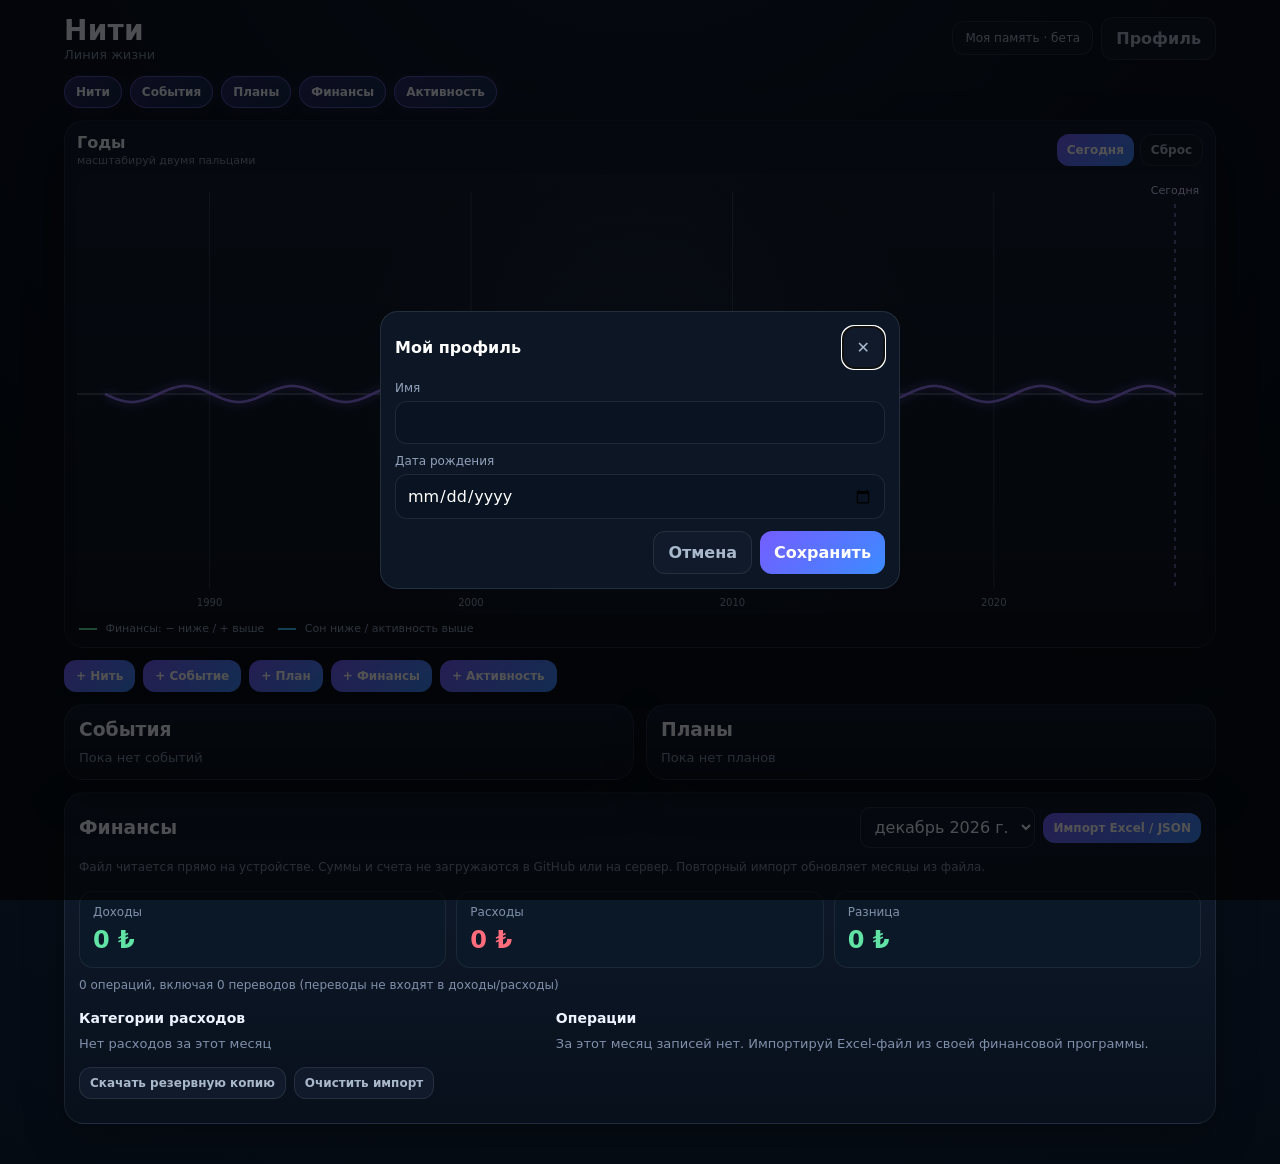
==== commit bbf9f060: "feat(memory): link new memory beta without replacing legacy home" ====
--- a/index.html
+++ b/index.html
@@ -16,7 +16,7 @@
         <div class="brand">Нити</div>
         <div class="subtitle">Линия жизни</div>
       </div>
-      <button id="profileBtn" class="ghost">Профиль</button>
+      <div style="display:flex;gap:8px;align-items:center;flex-wrap:wrap"><a href="./memory.html" class="ghost" style="padding:9px 12px;border-radius:12px;text-decoration:none;font-size:12px">Моя память · бета</a><button id="profileBtn" class="ghost">Профиль</button></div>
     </header>
 
     <section class="filters" id="filters">
--- a/styles.css
+++ b/styles.css
@@ -72,3 +72,41 @@
 }
 .canvas-wrap{min-height:420px}
 
+
+/* Imported finance data: responsive local-only ledger */
+.finance-panel{margin-top:12px}
+.finance-head{display:flex;justify-content:space-between;align-items:center;gap:12px;flex-wrap:wrap}
+.finance-head h3{margin:0}
+.finance-tools{display:flex;align-items:center;gap:8px;flex-wrap:wrap}
+.finance-tools select{background:#101d30;color:#f0f5ff;border:1px solid rgba(255,255,255,.12);border-radius:10px;padding:9px;max-width:190px}
+.finance-help,.finance-count{font-size:12px;line-height:1.55;color:var(--muted)}
+.finance-help{margin:10px 0}
+.finance-count{margin:8px 0 16px}
+.finance-stats{display:grid;grid-template-columns:repeat(3,minmax(0,1fr));gap:10px;margin-top:14px}
+.finance-stat{background:#0b1827;border:1px solid rgba(255,255,255,.07);padding:13px;border-radius:14px;min-width:0}
+.finance-stat span{display:block;color:var(--muted);font-size:12px;margin-bottom:7px}
+.finance-stat strong{display:block;font-size:clamp(17px,2.7vw,24px);font-weight:800;overflow-wrap:anywhere}
+.finance-stat.income strong,.finance-op-main .positive{color:var(--green)}
+.finance-stat.expense strong,.finance-op-main .negative{color:var(--red)}
+.finance-columns{display:grid;grid-template-columns:minmax(230px,1fr) minmax(260px,1.4fr);gap:16px}
+.finance-columns h4{font-size:14px;margin:0 0 10px}
+.finance-cat{margin-bottom:12px}
+.finance-cat-top{display:flex;justify-content:space-between;gap:6px;font-size:12px}
+.finance-cat-top span{overflow-wrap:anywhere}
+.finance-cat-top b{flex-shrink:0}
+.finance-track{height:6px;border-radius:6px;margin-top:5px;background:#1a2b42;overflow:hidden}
+.finance-track i{display:block;height:100%;background:linear-gradient(90deg,#756dff,#ff8c9a);border-radius:6px}
+.finance-operations{display:grid;gap:6px;max-height:500px;overflow:auto;padding-right:3px}
+.finance-operation{padding:10px 12px;border:1px solid rgba(255,255,255,.06);border-radius:12px;background:#0a1422}
+.finance-op-main{display:flex;justify-content:space-between;gap:8px;align-items:center;font-size:12px}
+.finance-op-main b{font-weight:650;overflow-wrap:anywhere}
+.finance-op-main strong{white-space:nowrap}
+.finance-operation .meta{color:var(--muted);font-size:11px;margin-top:5px;overflow-wrap:anywhere}
+.finance-footer{display:flex;flex-wrap:wrap;gap:8px;margin-top:16px}
+@media(max-width:760px){
+ .finance-stats{grid-template-columns:1fr 1fr}
+ .finance-stat:last-child{grid-column:1/-1}
+ .finance-columns{grid-template-columns:1fr}
+ .finance-tools{width:100%}
+ .finance-tools select{flex:1}
+}
